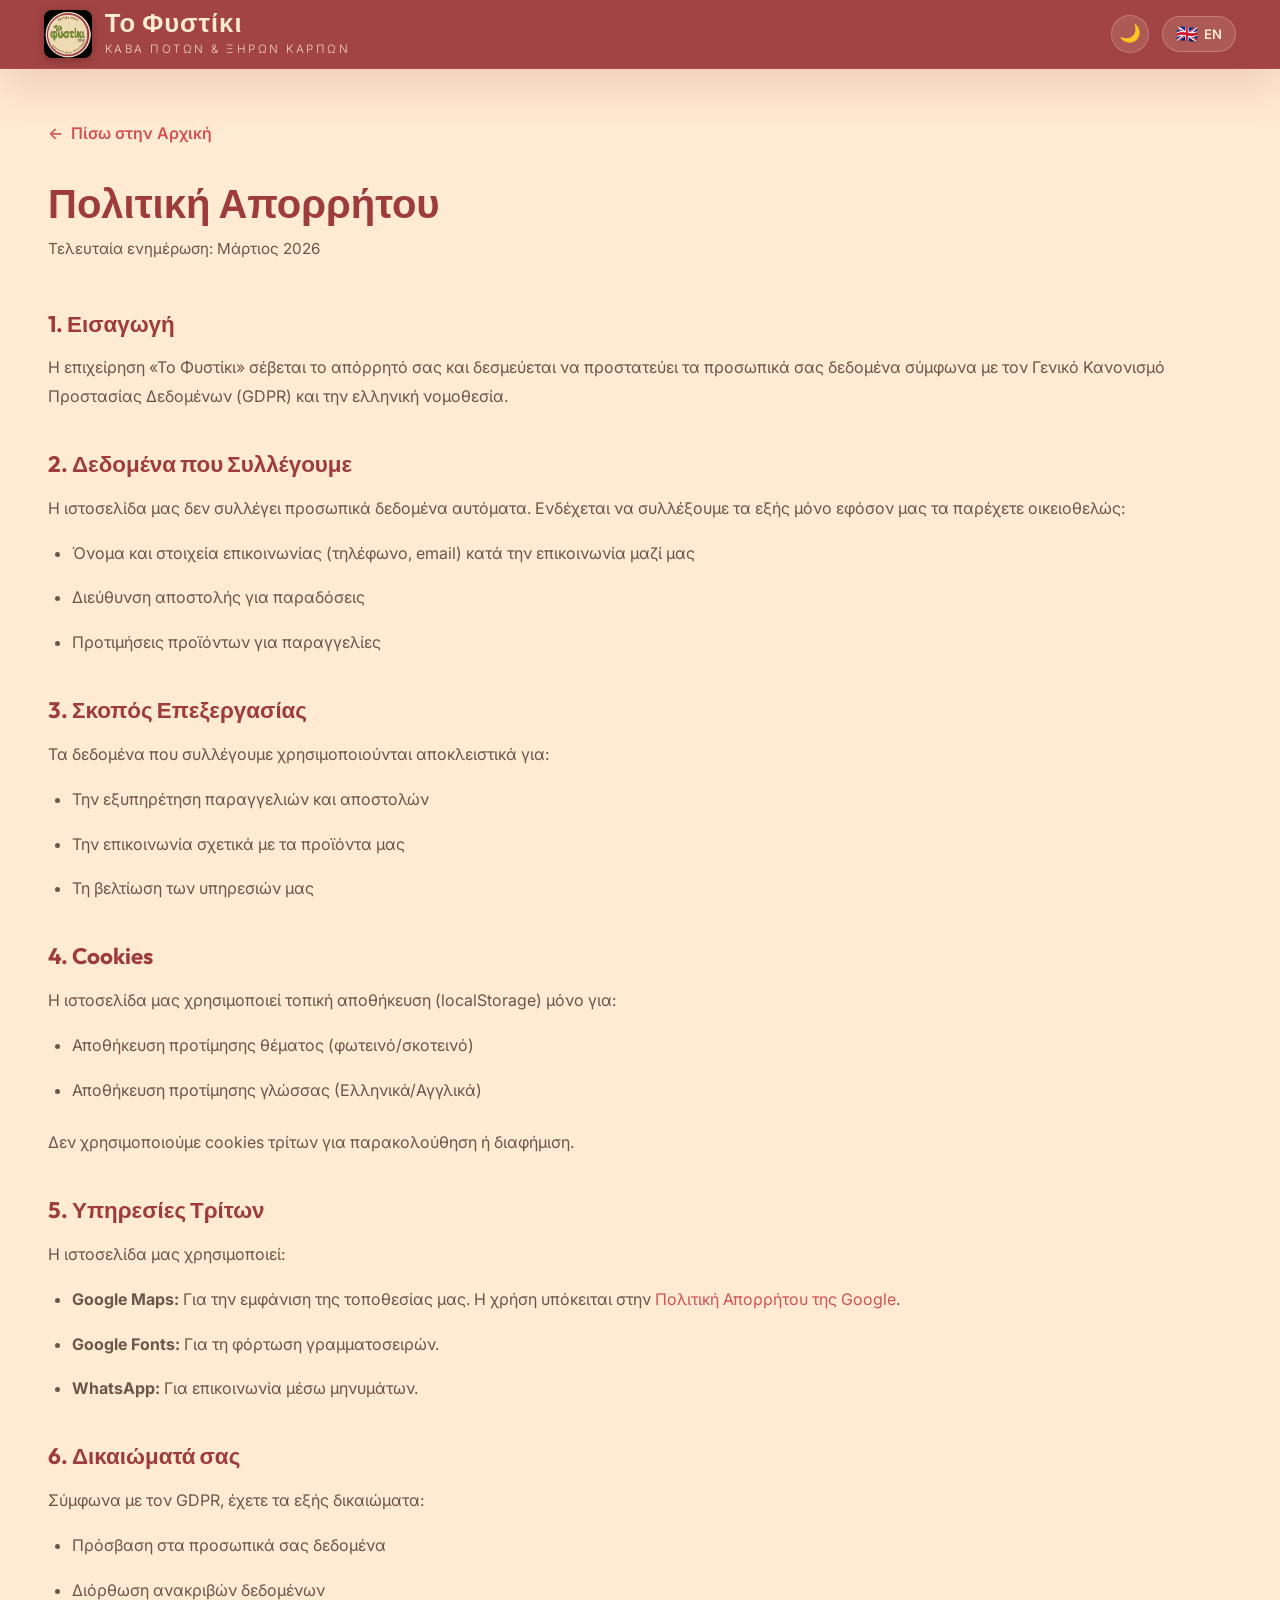
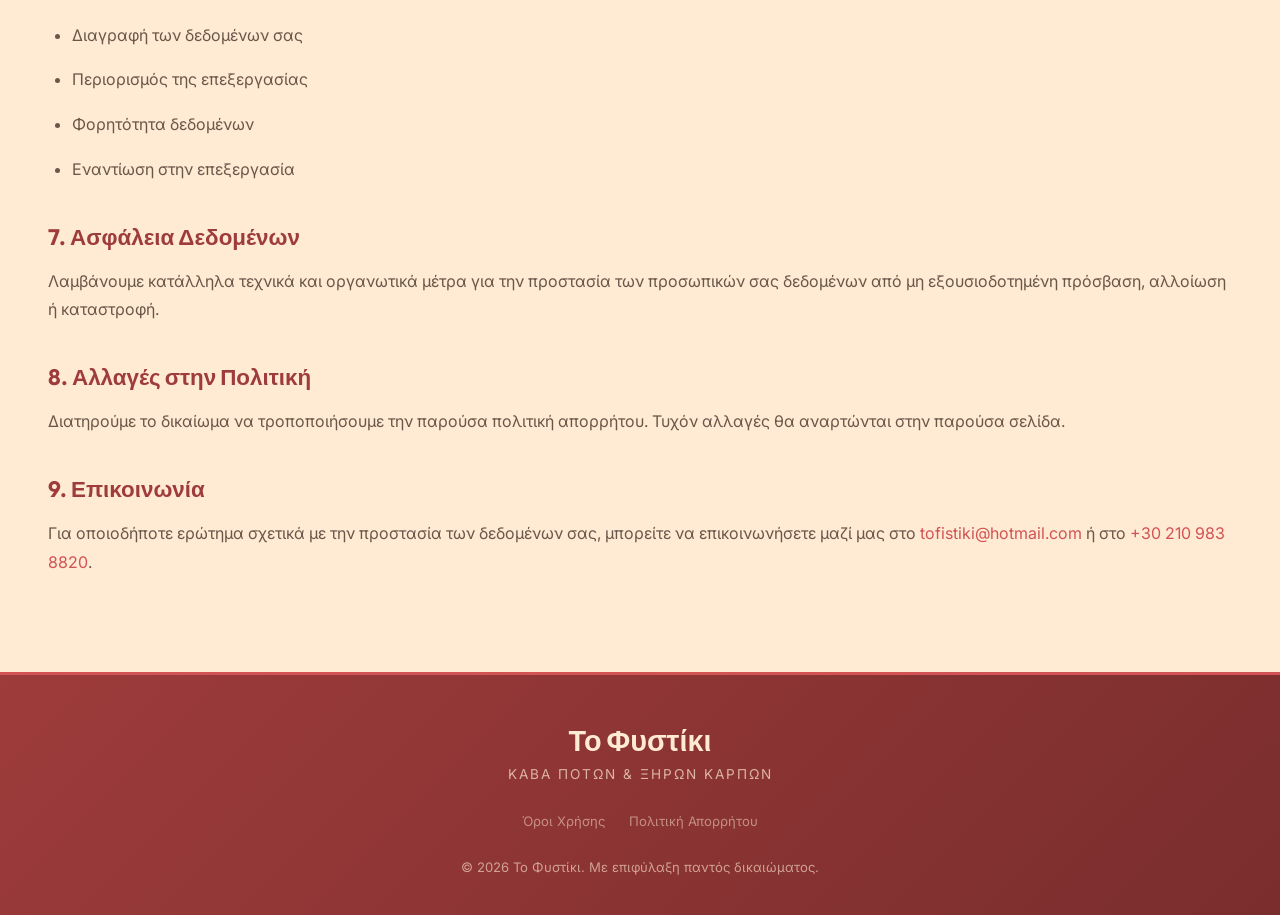
==== privacy.html @ 78f283a5 "first commit" ====
<!doctype html>
<html lang="el" data-theme="light">
	<head>
		<meta charset="UTF-8" />
		<meta name="viewport" content="width=device-width, initial-scale=1.0" />
		<title>Πολιτική Απορρήτου — Το Φυστίκι</title>
		<meta
			name="description"
			content="Πολιτική απορρήτου της ιστοσελίδας Το Φυστίκι — Κάβα Ποτών & Ξηρών Καρπών στον Άλιμο."
		/>
		<link rel="preconnect" href="https://fonts.googleapis.com" />
		<link rel="preconnect" href="https://fonts.gstatic.com" crossorigin />
		<link
			href="https://fonts.googleapis.com/css2?family=Inter:wght@300;400;500;600;700&family=Outfit:wght@400;500;600;700;800&display=swap"
			rel="stylesheet"
		/>
		<link rel="stylesheet" href="styles.css" />
		<style>
			.legal-page {
				padding: 120px 24px 80px;
				min-height: 100vh;
				background: var(--bg-color);
			}
			.legal-page h1 {
				font-size: 2.5rem;
				color: var(--deep-red);
				margin-bottom: 0.5rem;
			}
			.legal-page .legal-subtitle {
				color: var(--text-muted);
				margin-bottom: 3rem;
				font-size: 0.95rem;
			}
			.legal-page h2 {
				font-size: 1.4rem;
				color: var(--deep-red);
				margin: 2.5rem 0 1rem;
			}
			.legal-page p,
			.legal-page li {
				font-size: 1rem;
				color: var(--text-muted);
				line-height: 1.8;
				margin-bottom: 1rem;
			}
			.legal-page ul {
				padding-left: 1.5rem;
				margin-bottom: 1.5rem;
			}
			.legal-page a {
				color: var(--coral);
			}
			.legal-page a:hover {
				color: var(--deep-red);
			}
			.legal-back {
				display: inline-flex;
				align-items: center;
				gap: 0.5rem;
				color: var(--coral);
				font-weight: 600;
				margin-bottom: 2rem;
				transition: var(--transition);
			}
			.legal-back:hover {
				color: var(--deep-red);
				transform: translateX(-4px);
			}
		</style>
	</head>

	<body>
		<!-- Navigation -->
		<nav class="navbar scrolled" id="navbar">
			<div class="container">
				<div class="logo">
					<img
						src="media/logo.png"
						alt="Το Φυστίκι Logo"
						class="logo-img"
					/>
					<div class="logo-text">
						<h1>Το Φυστίκι</h1>
						<p>Κάβα Ποτών & Ξηρών Καρπών</p>
					</div>
				</div>
				<div class="nav-actions">
					<button
						class="theme-toggle"
						id="theme-toggle"
						aria-label="Toggle theme"
						title="Toggle Dark Mode"
					>
						<span class="theme-icon">🌙</span>
					</button>
					<button
						class="lang-toggle"
						id="lang-toggle"
						aria-label="Switch language"
						title="Switch Language"
					>
						<span class="lang-flag">🇬🇧</span>
						<span class="lang-label">EN</span>
					</button>
				</div>
			</div>
		</nav>

		<div class="legal-page">
			<div class="container">
				<a href="index.html" class="legal-back"
					>← <span id="back-text">Πίσω στην Αρχική</span></a
				>

				<h1 id="privacy-title">Πολιτική Απορρήτου</h1>
				<p class="legal-subtitle" id="privacy-updated">
					Τελευταία ενημέρωση: Μάρτιος 2026
				</p>

				<div id="privacy-content-el">
					<h2>1. Εισαγωγή</h2>
					<p>
						Η επιχείρηση «Το Φυστίκι» σέβεται το απόρρητό σας και
						δεσμεύεται να προστατεύει τα προσωπικά σας δεδομένα
						σύμφωνα με τον Γενικό Κανονισμό Προστασίας Δεδομένων
						(GDPR) και την ελληνική νομοθεσία.
					</p>

					<h2>2. Δεδομένα που Συλλέγουμε</h2>
					<p>
						Η ιστοσελίδα μας δεν συλλέγει προσωπικά δεδομένα
						αυτόματα. Ενδέχεται να συλλέξουμε τα εξής μόνο εφόσον
						μας τα παρέχετε οικειοθελώς:
					</p>
					<ul>
						<li>
							Όνομα και στοιχεία επικοινωνίας (τηλέφωνο, email)
							κατά την επικοινωνία μαζί μας
						</li>
						<li>Διεύθυνση αποστολής για παραδόσεις</li>
						<li>Προτιμήσεις προϊόντων για παραγγελίες</li>
					</ul>

					<h2>3. Σκοπός Επεξεργασίας</h2>
					<p>
						Τα δεδομένα που συλλέγουμε χρησιμοποιούνται αποκλειστικά
						για:
					</p>
					<ul>
						<li>Την εξυπηρέτηση παραγγελιών και αποστολών</li>
						<li>Την επικοινωνία σχετικά με τα προϊόντα μας</li>
						<li>Τη βελτίωση των υπηρεσιών μας</li>
					</ul>

					<h2>4. Cookies</h2>
					<p>
						Η ιστοσελίδα μας χρησιμοποιεί τοπική αποθήκευση
						(localStorage) μόνο για:
					</p>
					<ul>
						<li>
							Αποθήκευση προτίμησης θέματος (φωτεινό/σκοτεινό)
						</li>
						<li>
							Αποθήκευση προτίμησης γλώσσας (Ελληνικά/Αγγλικά)
						</li>
					</ul>
					<p>
						Δεν χρησιμοποιούμε cookies τρίτων για παρακολούθηση ή
						διαφήμιση.
					</p>

					<h2>5. Υπηρεσίες Τρίτων</h2>
					<p>Η ιστοσελίδα μας χρησιμοποιεί:</p>
					<ul>
						<li>
							<strong>Google Maps:</strong> Για την εμφάνιση της
							τοποθεσίας μας. Η χρήση υπόκειται στην
							<a
								href="https://policies.google.com/privacy"
								target="_blank"
								rel="noopener noreferrer"
								>Πολιτική Απορρήτου της Google</a
							>.
						</li>
						<li>
							<strong>Google Fonts:</strong> Για τη φόρτωση
							γραμματοσειρών.
						</li>
						<li>
							<strong>WhatsApp:</strong> Για επικοινωνία μέσω
							μηνυμάτων.
						</li>
					</ul>

					<h2>6. Δικαιώματά σας</h2>
					<p>Σύμφωνα με τον GDPR, έχετε τα εξής δικαιώματα:</p>
					<ul>
						<li>Πρόσβαση στα προσωπικά σας δεδομένα</li>
						<li>Διόρθωση ανακριβών δεδομένων</li>
						<li>Διαγραφή των δεδομένων σας</li>
						<li>Περιορισμός της επεξεργασίας</li>
						<li>Φορητότητα δεδομένων</li>
						<li>Εναντίωση στην επεξεργασία</li>
					</ul>

					<h2>7. Ασφάλεια Δεδομένων</h2>
					<p>
						Λαμβάνουμε κατάλληλα τεχνικά και οργανωτικά μέτρα για
						την προστασία των προσωπικών σας δεδομένων από μη
						εξουσιοδοτημένη πρόσβαση, αλλοίωση ή καταστροφή.
					</p>

					<h2>8. Αλλαγές στην Πολιτική</h2>
					<p>
						Διατηρούμε το δικαίωμα να τροποποιήσουμε την παρούσα
						πολιτική απορρήτου. Τυχόν αλλαγές θα αναρτώνται στην
						παρούσα σελίδα.
					</p>

					<h2>9. Επικοινωνία</h2>
					<p>
						Για οποιοδήποτε ερώτημα σχετικά με την προστασία των
						δεδομένων σας, μπορείτε να επικοινωνήσετε μαζί μας στο
						<a href="mailto:tofistiki@hotmail.com"
							>tofistiki@hotmail.com</a
						>
						ή στο <a href="tel:+302109838820">+30 210 983 8820</a>.
					</p>
				</div>

				<div id="privacy-content-en" style="display: none">
					<h2>1. Introduction</h2>
					<p>
						"To Fistiki" respects your privacy and is committed to
						protecting your personal data in accordance with the
						General Data Protection Regulation (GDPR) and Greek
						legislation.
					</p>

					<h2>2. Data We Collect</h2>
					<p>
						Our website does not automatically collect personal
						data. We may collect the following only if you provide
						them voluntarily:
					</p>
					<ul>
						<li>
							Name and contact details (phone, email) when
							communicating with us
						</li>
						<li>Delivery address for shipments</li>
						<li>Product preferences for orders</li>
					</ul>

					<h2>3. Purpose of Processing</h2>
					<p>The data we collect is used exclusively for:</p>
					<ul>
						<li>Fulfilling orders and deliveries</li>
						<li>Communication regarding our products</li>
						<li>Improving our services</li>
					</ul>

					<h2>4. Cookies</h2>
					<p>
						Our website uses local storage (localStorage) only for:
					</p>
					<ul>
						<li>Saving theme preference (light/dark)</li>
						<li>Saving language preference (Greek/English)</li>
					</ul>
					<p>
						We do not use third-party cookies for tracking or
						advertising.
					</p>

					<h2>5. Third-Party Services</h2>
					<p>Our website uses:</p>
					<ul>
						<li>
							<strong>Google Maps:</strong> To display our
							location. Use is subject to
							<a
								href="https://policies.google.com/privacy"
								target="_blank"
								rel="noopener noreferrer"
								>Google's Privacy Policy</a
							>.
						</li>
						<li>
							<strong>Google Fonts:</strong> For loading
							typefaces.
						</li>
						<li>
							<strong>WhatsApp:</strong> For messaging
							communication.
						</li>
					</ul>

					<h2>6. Your Rights</h2>
					<p>Under the GDPR, you have the following rights:</p>
					<ul>
						<li>Access to your personal data</li>
						<li>Rectification of inaccurate data</li>
						<li>Erasure of your data</li>
						<li>Restriction of processing</li>
						<li>Data portability</li>
						<li>Objection to processing</li>
					</ul>

					<h2>7. Data Security</h2>
					<p>
						We take appropriate technical and organizational
						measures to protect your personal data from unauthorized
						access, alteration, or destruction.
					</p>

					<h2>8. Changes to This Policy</h2>
					<p>
						We reserve the right to modify this privacy policy. Any
						changes will be posted on this page.
					</p>

					<h2>9. Contact</h2>
					<p>
						For any questions regarding the protection of your data,
						you can contact us at
						<a href="mailto:tofistiki@hotmail.com"
							>tofistiki@hotmail.com</a
						>
						or at <a href="tel:+302109838820">+30 210 983 8820</a>.
					</p>
				</div>
			</div>
		</div>

		<!-- Footer -->
		<footer>
			<div class="container">
				<div class="footer-content">
					<div class="footer-logo">
						<h3>Το Φυστίκι</h3>
						<p>Κάβα Ποτών & Ξηρών Καρπών</p>
					</div>
					<div class="footer-legal">
						<a href="terms.html" id="footer-terms-link"
							>Όροι Χρήσης</a
						>
						<a href="privacy.html" id="footer-privacy-link"
							>Πολιτική Απορρήτου</a
						>
					</div>
					<p class="footer-copy">
						&copy; <span id="footer-year">2026</span> Το Φυστίκι.
						<span id="footer-rights"
							>Με επιφύλαξη παντός δικαιώματος.</span
						>
					</p>
				</div>
			</div>
		</footer>

		<script>
			// Theme
			let currentTheme =
				localStorage.getItem("tofistiki_theme") || "light";
			function setTheme(theme) {
				currentTheme = theme;
				localStorage.setItem("tofistiki_theme", theme);
				document.documentElement.setAttribute("data-theme", theme);
				const themeIcon = document.querySelector(".theme-icon");
				if (themeIcon)
					themeIcon.textContent = theme === "dark" ? "☀️" : "🌙";
			}
			document
				.getElementById("theme-toggle")
				?.addEventListener("click", () => {
					setTheme(currentTheme === "light" ? "dark" : "light");
				});
			setTheme(currentTheme);

			// Language
			let currentLang = localStorage.getItem("tofistiki_lang") || "el";
			function setLang(lang) {
				currentLang = lang;
				localStorage.setItem("tofistiki_lang", lang);
				document.documentElement.lang = lang;
				const toggle = document.getElementById("lang-toggle");
				const flag = toggle?.querySelector(".lang-flag");
				const label = toggle?.querySelector(".lang-label");
				if (lang === "el") {
					flag.textContent = "🇬🇧";
					label.textContent = "EN";
					document.getElementById("privacy-title").textContent =
						"Πολιτική Απορρήτου";
					document.getElementById("privacy-updated").textContent =
						"Τελευταία ενημέρωση: Μάρτιος 2026";
					document.getElementById("back-text").textContent =
						"Πίσω στην Αρχική";
					document.getElementById(
						"privacy-content-el",
					).style.display = "";
					document.getElementById(
						"privacy-content-en",
					).style.display = "none";
					document.getElementById("footer-terms-link").textContent =
						"Όροι Χρήσης";
					document.getElementById("footer-privacy-link").textContent =
						"Πολιτική Απορρήτου";
					document.getElementById("footer-rights").textContent =
						"Με επιφύλαξη παντός δικαιώματος.";
					document.title = "Πολιτική Απορρήτου — Το Φυστίκι";
				} else {
					flag.textContent = "🇬🇷";
					label.textContent = "ΕΛ";
					document.getElementById("privacy-title").textContent =
						"Privacy Policy";
					document.getElementById("privacy-updated").textContent =
						"Last updated: March 2026";
					document.getElementById("back-text").textContent =
						"Back to Home";
					document.getElementById(
						"privacy-content-el",
					).style.display = "none";
					document.getElementById(
						"privacy-content-en",
					).style.display = "";
					document.getElementById("footer-terms-link").textContent =
						"Terms of Service";
					document.getElementById("footer-privacy-link").textContent =
						"Privacy Policy";
					document.getElementById("footer-rights").textContent =
						"All rights reserved.";
					document.title = "Privacy Policy — To Fistiki";
				}
			}
			document
				.getElementById("lang-toggle")
				?.addEventListener("click", () => {
					setLang(currentLang === "el" ? "en" : "el");
				});
			setLang(currentLang);

			document.getElementById("footer-year").textContent =
				new Date().getFullYear();
		</script>
	</body>
</html>
---- styles.css ----
/* ===== RESET & VARIABLES ===== */
*,
*::before,
*::after {
	margin: 0;
	padding: 0;
	box-sizing: border-box;
}

:root {
	/* Light Theme (Default) */
	--cream: #ffead3;
	--deep-red: #9e3b3b;
	--coral: #d25353;
	--soft-pink: #ea7b7b;
	--dark: #2c1810;
	--white: #ffffff;
	--cream-dark: #f5dcc0;
	--shadow-sm: 0 2px 8px rgba(158, 59, 59, 0.08);
	--shadow-md: 0 8px 24px rgba(158, 59, 59, 0.12);
	--shadow-lg: 0 16px 48px rgba(158, 59, 59, 0.18);
	--shadow-xl: 0 24px 64px rgba(158, 59, 59, 0.22);

	/* Semantic Colors */
	--bg-color: var(--cream);
	--bg-alt: var(--cream-dark);
	--text-color: var(--dark);
	--text-muted: rgba(44, 24, 16, 0.7);
	--card-bg: var(--white);
	--card-border: rgba(158, 59, 59, 0.05);
	--nav-bg: rgba(158, 59, 59, 0.95);

	--radius-sm: 8px;
	--radius-md: 16px;
	--radius-lg: 24px;
	--radius-xl: 32px;
	--transition: 0.35s cubic-bezier(0.4, 0, 0.2, 1);
}

[data-theme="dark"] {
	/* Dark Theme */
	--bg-color: #1a0f0f;
	--bg-alt: #241414;
	--text-color: #f5dcc0;
	--text-muted: rgba(245, 220, 192, 0.7);
	--card-bg: #2a1818;
	--card-border: rgba(220, 100, 100, 0.15);
	--nav-bg: rgba(26, 15, 15, 0.95);

	--cream: #1a0f0f;
	--deep-red: #ea7b7b;
	--coral: #d25353;
	--shadow-sm: 0 4px 12px rgba(0, 0, 0, 0.4);
	--shadow-md: 0 8px 24px rgba(0, 0, 0, 0.5);
	--shadow-lg: 0 16px 48px rgba(0, 0, 0, 0.6);
	--shadow-xl: 0 24px 64px rgba(0, 0, 0, 0.8);
}

html {
	scroll-behavior: smooth;
	scroll-padding-top: 80px;
}

body {
	font-family:
		"Inter",
		-apple-system,
		BlinkMacSystemFont,
		sans-serif;
	color: var(--text-color);
	background-color: var(--bg-color);
	line-height: 1.7;
	overflow-x: hidden;
	-webkit-font-smoothing: antialiased;
	transition:
		background-color 0.4s ease,
		color 0.4s ease;
}

h1,
h2,
h3,
h4,
h5,
h6 {
	font-family: "Outfit", sans-serif;
	line-height: 1.2;
}

.container {
	max-width: 1240px;
	margin: 0 auto;
	padding: 0 24px;
}

img {
	max-width: 100%;
	display: block;
}

a {
	text-decoration: none;
	color: inherit;
}

/* ===== NAVIGATION ===== */
.navbar {
	position: fixed;
	top: 0;
	left: 0;
	right: 0;
	z-index: 1000;
	padding: 0.8rem 0;
	background: var(--nav-bg);
	backdrop-filter: blur(20px);
	-webkit-backdrop-filter: blur(20px);
	border-bottom: 1px solid rgba(234, 123, 123, 0.15);
	transition: var(--transition);
}

[data-theme="dark"] .navbar {
	border-bottom: 1px solid rgba(255, 255, 255, 0.05);
}

.navbar.scrolled {
	padding: 0.5rem 0;
	box-shadow: var(--shadow-lg);
}

.navbar .container {
	display: flex;
	justify-content: space-between;
	align-items: center;
}

.logo {
	display: flex;
	align-items: center;
	gap: 0.8rem;
	color: #ffead3;
	/* Logo always light cream */
	cursor: pointer;
	transition: var(--transition);
}

.logo:hover {
	transform: scale(1.02);
}

.logo-img {
	width: 48px;
	height: 48px;
	border-radius: var(--radius-sm);
	box-shadow: 0 2px 10px rgba(0, 0, 0, 0.25);
	transition: var(--transition);
}

.logo-text h1 {
	font-size: 1.6rem;
	font-weight: 700;
	letter-spacing: 1px;
	margin-bottom: 0.1rem;
}

.logo-text p {
	font-size: 0.72rem;
	letter-spacing: 2.5px;
	opacity: 0.85;
	text-transform: uppercase;
	font-weight: 300;
}

.nav-menu {
	display: flex;
	list-style: none;
	gap: 2rem;
}

.nav-link {
	color: #ffead3;
	/* Always light */
	font-size: 0.92rem;
	font-weight: 500;
	position: relative;
	padding: 0.4rem 0;
	transition: var(--transition);
	letter-spacing: 0.3px;
}

.nav-link::after {
	content: "";
	position: absolute;
	bottom: 0;
	left: 50%;
	transform: translateX(-50%);
	width: 0;
	height: 2px;
	background: linear-gradient(90deg, #ea7b7b, #d25353);
	/* Always hardcoded to pink/coral */
	border-radius: 1px;
	transition: width 0.3s ease;
}

.nav-link:hover::after,
.nav-link.active::after {
	width: 100%;
}

.nav-link:hover {
	color: #ea7b7b;
}

.nav-actions {
	display: flex;
	align-items: center;
	gap: 0.8rem;
}

.theme-toggle,
.lang-toggle {
	display: flex;
	align-items: center;
	justify-content: center;
	background: rgba(255, 234, 211, 0.12);
	border: 1px solid rgba(255, 234, 211, 0.25);
	color: #ffead3;
	border-radius: 50px;
	cursor: pointer;
	transition: var(--transition);
}

.theme-toggle {
	width: 38px;
	height: 38px;
	font-size: 1.1rem;
}

.lang-toggle {
	padding: 0.4rem 0.8rem;
	gap: 0.4rem;
	font-size: 0.82rem;
	font-weight: 600;
	font-family: "Inter", sans-serif;
}

.theme-toggle:hover,
.lang-toggle:hover {
	background: rgba(255, 234, 211, 0.22);
	border-color: rgba(255, 234, 211, 0.4);
	transform: translateY(-1px);
}

.lang-flag {
	font-size: 1.1rem;
}

.hamburger {
	display: none;
	flex-direction: column;
	cursor: pointer;
	gap: 5px;
	padding: 4px;
	background: transparent;
	border: none;
}

.hamburger span {
	width: 24px;
	height: 2.5px;
	background: #ffead3;
	border-radius: 2px;
	transition: var(--transition);
	transform-origin: center;
}

.hamburger.active span:nth-child(1) {
	transform: rotate(45deg) translate(5px, 5px);
}

.hamburger.active span:nth-child(2) {
	opacity: 0;
	transform: scaleX(0);
}

.hamburger.active span:nth-child(3) {
	transform: rotate(-45deg) translate(6px, -6px);
}

/* ===== HERO SECTION ===== */
.hero {
	min-height: 100vh;
	display: flex;
	align-items: center;
	justify-content: center;
	position: relative;
	overflow: hidden;
	padding: 120px 24px 60px;
	cursor: none;
	/* For custom glow cursor */
}

.hero-cursor {
	width: 400px;
	height: 400px;
	background: radial-gradient(
		circle,
		rgba(234, 123, 123, 0.15) 0%,
		transparent 60%
	);
	position: absolute;
	border-radius: 50%;
	pointer-events: none;
	transform: translate(-50%, -50%);
	z-index: 2;
	transition: opacity 0.3s ease;
	opacity: 0;
}

.hero:hover .hero-cursor {
	opacity: 1;
}

.hero-bg {
	position: absolute;
	inset: 0;
	background: linear-gradient(
		135deg,
		#9e3b3b 0%,
		#7a2d2d 30%,
		#d25353 60%,
		#9e3b3b 100%
	);
	z-index: 0;
}

[data-theme="dark"] .hero-bg {
	background: linear-gradient(
		135deg,
		#3a1515 0%,
		#200a0a 30%,
		#5c2020 60%,
		#3a1515 100%
	);
}

.hero-bg::before {
	content: "";
	position: absolute;
	inset: 0;
	background:
		radial-gradient(
			ellipse at 20% 50%,
			rgba(234, 123, 123, 0.3) 0%,
			transparent 60%
		),
		radial-gradient(
			ellipse at 80% 20%,
			rgba(210, 83, 83, 0.25) 0%,
			transparent 50%
		),
		radial-gradient(
			ellipse at 50% 80%,
			rgba(158, 59, 59, 0.2) 0%,
			transparent 60%
		);
	animation: heroGlow 8s ease-in-out infinite alternate;
}

.hero-bg::after {
	content: "";
	position: absolute;
	inset: 0;
	background-image:
		radial-gradient(
			circle at 25% 25%,
			rgba(255, 234, 211, 0.04) 1px,
			transparent 1px
		),
		radial-gradient(
			circle at 75% 75%,
			rgba(255, 234, 211, 0.03) 1px,
			transparent 1px
		);
	background-size:
		60px 60px,
		40px 40px;
}

.hero-overlay {
	position: absolute;
	inset: 0;
	background: linear-gradient(
		180deg,
		rgba(44, 24, 16, 0.15) 0%,
		rgba(44, 24, 16, 0.05) 50%,
		rgba(44, 24, 16, 0.3) 100%
	);
	z-index: 1;
}

.hero-content {
	position: relative;
	z-index: 10;
	text-align: center;
	max-width: 880px;
	margin: 0 auto;
}

.hero-title {
	color: #ffead3;
	margin-bottom: 1.5rem;
}

.hero-title .line {
	display: block;
	font-size: 4rem;
	font-weight: 800;
	letter-spacing: -1px;
	text-shadow: 2px 4px 12px rgba(0, 0, 0, 0.2);
}

.hero-title .line.accent {
	background: linear-gradient(135deg, #ffead3, #ea7b7b);
	-webkit-background-clip: text;
	-webkit-text-fill-color: transparent;
	background-clip: text;
}

.hero-subtitle {
	color: rgba(255, 234, 211, 0.9);
	font-size: 1.15rem;
	max-width: 600px;
	margin: 0 auto 2.5rem;
	line-height: 1.8;
	font-weight: 300;
}

.hero-cta {
	display: flex;
	gap: 1rem;
	justify-content: center;
	flex-wrap: wrap;
	margin-bottom: 1rem;
}

.btn {
	display: inline-flex;
	align-items: center;
	padding: 0.9rem 2rem;
	border-radius: var(--radius-xl);
	font-size: 0.95rem;
	font-weight: 600;
	cursor: pointer;
	transition: var(--transition);
	border: none;
	font-family: "Inter", sans-serif;
	letter-spacing: 0.3px;
	position: relative;
	overflow: hidden;
}

.btn-primary {
	background: linear-gradient(135deg, #ffead3 0%, #f5dcc0 100%);
	color: #9e3b3b;
	box-shadow: 0 4px 20px rgba(255, 234, 211, 0.35);
}

[data-theme="dark"] .btn-primary {
	background: linear-gradient(135deg, var(--coral), var(--deep-red));
	color: var(--bg-color);
	box-shadow: 0 4px 20px rgba(210, 83, 83, 0.35);
}

.btn-primary:hover {
	transform: translateY(-3px);
	box-shadow: 0 8px 30px rgba(255, 234, 211, 0.5);
}

.btn-outline {
	background: transparent;
	color: #ffead3;
	border: 2px solid rgba(255, 234, 211, 0.4);
}

.btn-outline:hover {
	background: rgba(255, 234, 211, 0.1);
	border-color: #ffead3;
	transform: translateY(-3px);
}

/* Hero Marquee */
.hero-marquee {
	width: 100vw;
	margin-top: 2rem;
	margin-left: calc(-50vw + 50%);
	padding: 1.5rem 0;
	background: linear-gradient(
		90deg,
		transparent,
		rgba(44, 24, 16, 0.3),
		transparent
	);
	overflow: hidden;
	white-space: nowrap;
	border-top: 1px solid rgba(255, 234, 211, 0.1);
	border-bottom: 1px solid rgba(255, 234, 211, 0.1);
}

.marquee-content {
	display: inline-block;
	animation: scroll 30s linear infinite;
	color: #ffead3;
	font-size: 1.1rem;
	font-weight: 500;
	letter-spacing: 2px;
	text-transform: uppercase;
}

.marquee-content span {
	display: inline-block;
	padding: 0 1rem;
}

.marquee-content .dot {
	color: #ea7b7b;
	font-weight: bold;
}

@keyframes scroll {
	0% {
		transform: translateX(0);
	}
	100% {
		transform: translateX(-50%);
	}
}

/* WhatsApp Button */
.whatsapp-btn {
	position: fixed;
	bottom: 20px;
	right: 20px;
	background-color: #25d366;
	color: white;
	border-radius: 50%;
	width: 60px;
	height: 60px;
	display: flex;
	align-items: center;
	justify-content: center;
	font-size: 2rem;
	box-shadow: 0 4px 12px rgba(0, 0, 0, 0.2);
	z-index: 1000;
	transition: transform 0.3s ease;
}

.whatsapp-btn:hover {
	transform: scale(1.1);
}

/* Hero scroll indicator */
.hero-scroll {
	position: absolute;
	bottom: 2rem;
	left: 50%;
	transform: translateX(-50%);
	z-index: 10;
	animation: scrollBounce 2s ease-in-out infinite;
}

.mouse {
	width: 26px;
	height: 40px;
	border: 2px solid rgba(255, 234, 211, 0.4);
	border-radius: 20px;
	display: flex;
	justify-content: center;
	padding-top: 8px;
}

.wheel {
	width: 4px;
	height: 8px;
	background: #ffead3;
	border-radius: 4px;
	animation: wheelScroll 1.5s ease-in-out infinite;
}

/* ===== SECTION HEADERS ===== */
.section-header {
	text-align: center;
	margin-bottom: 3.5rem;
}

.section-tag {
	display: inline-block;
	font-size: 0.82rem;
	font-weight: 600;
	letter-spacing: 3px;
	text-transform: uppercase;
	color: var(--coral);
	margin-bottom: 0.8rem;
}

.section-title {
	font-size: 2.8rem;
	font-weight: 700;
	color: var(--deep-red);
	margin-bottom: 1rem;
	letter-spacing: -0.5px;
}

.title-decoration {
	width: 60px;
	height: 4px;
	background: linear-gradient(90deg, var(--coral), var(--soft-pink));
	border-radius: 2px;
	margin: 0 auto;
}

.section-desc {
	font-size: 1.1rem;
	color: var(--text-muted);
	max-width: 560px;
	margin: 1.5rem auto 0;
	font-style: italic;
}

/* ===== ABOUT SECTION ===== */
.about {
	padding: 7rem 0;
	background: linear-gradient(
		180deg,
		var(--bg-color) 0%,
		var(--bg-alt) 50%,
		var(--bg-color) 100%
	);
}

.about-grid {
	display: grid;
	grid-template-columns: 1fr 1fr;
	gap: 4rem;
	align-items: start;
}

.about-text p {
	font-size: 1.05rem;
	margin-bottom: 1.5rem;
	color: var(--text-muted);
	line-height: 1.9;
}

.about-delivery {
	display: flex;
	align-items: flex-start;
	gap: 1rem;
	background: linear-gradient(
		135deg,
		rgba(210, 83, 83, 0.08),
		rgba(234, 123, 123, 0.05)
	);
	border: 1px solid var(--card-border);
	border-radius: var(--radius-md);
	padding: 1.5rem;
	margin-top: 1.5rem;
}

[data-theme="dark"] .about-delivery {
	background: rgba(210, 83, 83, 0.1);
}

.delivery-icon {
	font-size: 2rem;
	flex-shrink: 0;
}

.about-delivery p {
	margin: 0;
	font-size: 0.95rem;
	color: var(--text-color);
}

.about-features {
	display: grid;
	grid-template-columns: 1fr 1fr;
	gap: 1.2rem;
}

.feature-card {
	background: var(--card-bg);
	padding: 2rem 1.5rem;
	border-radius: var(--radius-md);
	box-shadow: var(--shadow-sm);
	text-align: center;
	transition: var(--transition);
	border: 1px solid var(--card-border);
	position: relative;
	overflow: hidden;
}

.feature-card::before {
	content: "";
	position: absolute;
	top: 0;
	left: 0;
	right: 0;
	height: 3px;
	background: linear-gradient(
		90deg,
		var(--deep-red),
		var(--coral),
		var(--soft-pink)
	);
	transform: scaleX(0);
	transition: transform 0.4s ease;
	transform-origin: left;
}

.feature-card:hover::before {
	transform: scaleX(1);
}

.feature-card:hover {
	transform: translateY(-8px);
	box-shadow: var(--shadow-lg);
}

.feature-icon {
	font-size: 2.5rem;
	margin-bottom: 0.8rem;
	display: block;
}

.feature-card h3 {
	font-size: 1.1rem;
	color: var(--deep-red);
	margin-bottom: 0.5rem;
	font-weight: 600;
}

.feature-card p {
	font-size: 0.88rem;
	color: var(--text-muted);
	line-height: 1.6;
}

/* ===== PRODUCTS SECTION ===== */
.products {
	padding: 7rem 0;
	background: var(--bg-color);
}

.products-grid {
	display: grid;
	grid-template-columns: repeat(3, 1fr);
	gap: 2rem;
}

.product-card {
	background: var(--card-bg);
	border-radius: var(--radius-lg);
	overflow: hidden;
	box-shadow: var(--shadow-sm);
	transition: var(--transition);
	border: 1px solid var(--card-border);
}

.product-card:hover {
	transform: translateY(-12px);
	box-shadow: var(--shadow-xl);
}

.product-image {
	position: relative;
	overflow: hidden;
	height: 280px;
}

.product-image img {
	width: 100%;
	height: 100%;
	object-fit: cover;
	transition: transform 0.6s ease;
}

.product-card:hover .product-image img {
	transform: scale(1.1);
}

.product-overlay {
	position: absolute;
	inset: 0;
	background: linear-gradient(
		180deg,
		transparent 0%,
		rgba(26, 15, 15, 0.85) 100%
	);
	display: flex;
	align-items: flex-end;
	padding: 1.5rem;
	opacity: 0;
	transition: opacity 0.4s ease;
}

.product-card:hover .product-overlay {
	opacity: 1;
}

.product-category {
	color: #ffead3;
	font-size: 0.82rem;
	font-weight: 600;
	letter-spacing: 2px;
	text-transform: uppercase;
	background: rgba(255, 234, 211, 0.15);
	padding: 0.4rem 1rem;
	border-radius: 50px;
	backdrop-filter: blur(6px);
}

.product-info {
	padding: 1.5rem;
	text-align: center;
}

.product-info h3 {
	font-size: 1.15rem;
	color: var(--deep-red);
	margin-bottom: 0.4rem;
	font-weight: 600;
}

.product-info p {
	color: var(--text-muted);
	font-size: 0.88rem;
	margin-bottom: 0.8rem;
	line-height: 1.5;
}

.price {
	display: inline-block;
	font-size: 1.1rem;
	font-weight: 700;
	color: var(--coral);
	font-family: "Outfit", sans-serif;
}

/* ===== PHOTO GALLERY (NEW) ===== */
.photo-gallery {
	padding: 7rem 0;
	background: linear-gradient(180deg, var(--bg-alt) 0%, var(--bg-color) 100%);
}

.gallery-masonry {
	display: grid;
	grid-template-columns: repeat(auto-fit, minmax(300px, 1fr));
	grid-auto-rows: 250px;
	grid-auto-flow: dense;
	gap: 1.5rem;
}

.gallery-item {
	border-radius: var(--radius-lg);
	overflow: hidden;
	box-shadow: var(--shadow-sm);
	transition: var(--transition);
}

.gallery-item:nth-child(1) {
	grid-column: span 2;
	grid-row: span 2;
}

.gallery-item:nth-child(2) {
	grid-row: span 2;
}

.gallery-item:nth-child(4) {
	grid-row: span 2;
}

.gallery-item:nth-child(5) {
	grid-column: span 2;
}

@media (max-width: 768px) {
	.gallery-item:nth-child(1),
	.gallery-item:nth-child(5) {
		grid-column: span 1;
	}
}

.gallery-item img {
	width: 100%;
	height: 100%;
	object-fit: cover;
	transition: transform 0.6s ease;
}

.gallery-item:hover {
	transform: scale(1.02);
	box-shadow: var(--shadow-xl);
	z-index: 2;
}

.gallery-item:hover img {
	transform: scale(1.1);
}

/* ===== TESTIMONIALS (NEW) ===== */
.testimonials {
	padding: 7rem 0;
	background: var(--bg-color);
	position: relative;
	overflow: hidden;
}

.testimonials::before {
	content: "";
	position: absolute;
	top: -50%;
	left: -50%;
	width: 100%;
	height: 100%;
	background: radial-gradient(
		circle,
		rgba(210, 83, 83, 0.05) 0%,
		transparent 60%
	);
	pointer-events: none;
}

.testimonials-grid {
	display: grid;
	grid-template-columns: repeat(3, 1fr);
	gap: 2rem;
	position: relative;
	z-index: 1;
}

.testimonial-card {
	background: var(--card-bg);
	border-radius: var(--radius-lg);
	padding: 2.5rem 2rem;
	box-shadow: var(--shadow-md);
	border: 1px solid var(--card-border);
	position: relative;
	transition: var(--transition);
}

.testimonial-card:hover {
	transform: translateY(-8px);
	box-shadow: var(--shadow-xl);
}

.quote-icon {
	font-size: 4rem;
	font-family: Georgia, serif;
	color: var(--coral);
	opacity: 0.2;
	position: absolute;
	top: 10px;
	right: 20px;
	line-height: 1;
}

.test-text {
	font-size: 1.05rem;
	color: var(--text-color);
	font-style: italic;
	margin-bottom: 2rem;
	line-height: 1.8;
	position: relative;
	z-index: 2;
}

.test-author {
	display: flex;
	align-items: center;
	gap: 1rem;
}

.avatar {
	width: 50px;
	height: 50px;
	border-radius: 50%;
	background: linear-gradient(135deg, var(--coral), var(--soft-pink));
	color: var(--white);
	display: flex;
	align-items: center;
	justify-content: center;
	font-weight: 700;
	font-size: 1.1rem;
	overflow: hidden;
}

.avatar-img {
	width: 100%;
	height: 100%;
	object-fit: cover;
	border-radius: 50%;
}

.local-guide {
	display: inline-block;
	font-size: 0.7rem;
	color: var(--text-muted);
	font-weight: 500;
	margin-top: 0.1rem;
}

.author-info strong {
	display: block;
	color: var(--deep-red);
	font-size: 1rem;
}

.stars {
	color: #ffb800;
	font-size: 0.9rem;
	letter-spacing: 2px;
}

.google-badge {
	display: inline-flex;
	align-items: center;
	gap: 0.4rem;
	font-size: 0.75rem;
	color: var(--text-muted);
	margin-bottom: 0.8rem;
	font-weight: 500;
}

.review-time {
	display: block;
	font-size: 0.78rem;
	color: var(--text-muted);
	margin-top: 0.2rem;
}

/* ===== GIFT BASKETS ===== */
.gift-baskets {
	padding: 7rem 0;
	background: linear-gradient(180deg, var(--bg-alt) 0%, var(--bg-color) 100%);
}

.baskets-gallery {
	display: grid;
	grid-template-columns: repeat(3, 1fr);
	gap: 1.5rem;
}

.basket-item {
	position: relative;
	overflow: hidden;
	border-radius: var(--radius-lg);
	aspect-ratio: 1 / 1;
	cursor: pointer;
	box-shadow: var(--shadow-md);
	transition: var(--transition);
}

.basket-item:hover {
	transform: translateY(-8px) scale(1.02);
	box-shadow: var(--shadow-xl);
}

.basket-item img {
	width: 100%;
	height: 100%;
	object-fit: cover;
	transition: transform 0.5s ease;
}

.basket-item:hover img {
	transform: scale(1.12);
}

.basket-overlay {
	position: absolute;
	inset: 0;
	background: linear-gradient(
		180deg,
		transparent 30%,
		rgba(26, 15, 15, 0.9) 100%
	);
	display: flex;
	align-items: flex-end;
	padding: 1.5rem;
	opacity: 0;
	transition: opacity 0.4s ease;
}

.basket-item:hover .basket-overlay {
	opacity: 1;
}

.basket-overlay h4 {
	color: #ffead3;
	font-size: 1.1rem;
	font-weight: 600;
	letter-spacing: 0.5px;
}

/* ===== CONTACT SECTION ===== */
.contact {
	padding: 7rem 0;
	background: var(--bg-color);
}

.contact-grid {
	display: grid;
	grid-template-columns: 1fr 1.2fr;
	gap: 3rem;
	align-items: start;
}

.contact-info {
	display: flex;
	flex-direction: column;
	gap: 1.5rem;
}

.contact-item {
	display: flex;
	align-items: flex-start;
	gap: 1rem;
	padding: 1.2rem;
	background: var(--card-bg);
	border-radius: var(--radius-md);
	box-shadow: var(--shadow-sm);
	transition: var(--transition);
	border: 1px solid var(--card-border);
}

.contact-item:hover {
	transform: translateX(6px);
	box-shadow: var(--shadow-md);
	border-color: rgba(210, 83, 83, 0.3);
}

.contact-icon {
	font-size: 1.5rem;
	flex-shrink: 0;
	width: 40px;
	height: 40px;
	display: flex;
	align-items: center;
	justify-content: center;
	background: rgba(210, 83, 83, 0.08);
	border-radius: var(--radius-sm);
}

.contact-item strong {
	display: block;
	font-size: 0.85rem;
	color: var(--deep-red);
	margin-bottom: 0.2rem;
	letter-spacing: 0.5px;
	text-transform: uppercase;
}

.contact-item p {
	font-size: 0.95rem;
	color: var(--text-color);
	opacity: 0.8;
}

.contact-item a {
	color: var(--coral);
	font-weight: 600;
	transition: var(--transition);
}

.contact-item a:hover {
	color: var(--deep-red);
}

.social-links {
	display: flex;
	gap: 1rem;
	margin-top: 1rem;
	padding-top: 1.5rem;
	border-top: 1px solid var(--card-border);
}

.social-icon {
	display: inline-flex;
	align-items: center;
	justify-content: center;
	width: 48px;
	height: 48px;
	border-radius: 50%;
	transition: var(--transition);
	box-shadow: var(--shadow-sm);
}

.social-icon.facebook {
	background: #1877f2;
	color: white;
}

.social-icon.instagram {
	background: linear-gradient(
		45deg,
		#f09433,
		#e6683c,
		#dc2743,
		#cc2366,
		#bc1888
	);
	color: white;
}

.social-icon:hover {
	transform: translateY(-4px) scale(1.08);
	box-shadow: var(--shadow-md);
}

.contact-map {
	border-radius: var(--radius-lg);
	overflow: hidden;
	box-shadow: var(--shadow-lg);
	border: 3px solid var(--card-bg);
}

.contact-map iframe {
	width: 100%;
	height: 100%;
	min-height: 450px;
	border: none;
	display: block;
}

/* ===== FOOTER ===== */
footer {
	background: linear-gradient(
		135deg,
		rgba(158, 59, 59, 1) 0%,
		rgba(122, 45, 45, 1) 100%
	);
	color: #ffead3;
	padding: 3rem 0 2rem;
	border-top: 3px solid #d25353;
}

[data-theme="dark"] footer {
	background: linear-gradient(135deg, #200a0a 0%, #150505 100%);
}

.footer-content {
	text-align: center;
}

.footer-logo h3 {
	font-size: 1.8rem;
	font-weight: 700;
	margin-bottom: 0.3rem;
}

.footer-logo p {
	font-size: 0.85rem;
	opacity: 0.7;
	letter-spacing: 2px;
	text-transform: uppercase;
	margin-bottom: 1.5rem;
}

.footer-links {
	display: flex;
	justify-content: center;
	gap: 2rem;
	margin-bottom: 1.5rem;
	flex-wrap: wrap;
}

.footer-legal {
	display: flex;
	justify-content: center;
	gap: 1.5rem;
	margin-bottom: 1.5rem;
	flex-wrap: wrap;
}

.footer-legal a {
	color: rgba(255, 234, 211, 0.5);
	font-size: 0.82rem;
	transition: var(--transition);
	font-weight: 400;
}

.footer-legal a:hover {
	color: #ffead3;
}

.footer-links a {
	color: rgba(255, 234, 211, 0.7);
	font-size: 0.9rem;
	transition: var(--transition);
	font-weight: 500;
}

.footer-links a:hover {
	color: #ffead3;
}

.footer-copy {
	font-size: 0.82rem;
	opacity: 0.6;
	margin-bottom: 0.3rem;
}

.footer-location {
	font-size: 0.82rem;
	opacity: 0.5;
}

/* ===== WHATSAPP BUTTON ===== */
.whatsapp-btn {
	position: fixed;
	bottom: 2rem;
	left: 2rem;
	width: 56px;
	height: 56px;
	background: #25d366;
	color: white;
	border-radius: 50%;
	display: flex;
	align-items: center;
	justify-content: center;
	box-shadow: 0 4px 15px rgba(37, 211, 102, 0.4);
	z-index: 999;
	transition: var(--transition);
}

.whatsapp-btn:hover {
	transform: translateY(-4px) scale(1.05);
	box-shadow: 0 8px 25px rgba(37, 211, 102, 0.6);
}

/* ===== SCROLL TO TOP ===== */
.scroll-top {
	position: fixed;
	bottom: 2rem;
	right: 2rem;
	width: 48px;
	height: 48px;
	background: linear-gradient(135deg, var(--deep-red), var(--coral));
	color: #ffead3;
	border: none;
	border-radius: 50%;
	cursor: pointer;
	display: flex;
	align-items: center;
	justify-content: center;
	box-shadow: var(--shadow-lg);
	opacity: 0;
	visibility: hidden;
	transform: translateY(20px);
	transition: var(--transition);
	z-index: 999;
}

.scroll-top.visible {
	opacity: 1;
	visibility: visible;
	transform: translateY(0);
}

.scroll-top:hover {
	transform: translateY(-4px);
	box-shadow: var(--shadow-xl);
}

/* ===== ANIMATIONS ===== */
@keyframes heroGlow {
	0% {
		opacity: 0.6;
	}

	100% {
		opacity: 1;
	}
}

@keyframes scrollBounce {
	0%,
	100% {
		transform: translateX(-50%) translateY(0);
	}

	50% {
		transform: translateX(-50%) translateY(10px);
	}
}

@keyframes wheelScroll {
	0% {
		opacity: 1;
		transform: translateY(0);
	}

	100% {
		opacity: 0;
		transform: translateY(10px);
	}
}

@keyframes countUp {
	from {
		opacity: 0;
		transform: translateY(20px);
	}

	to {
		opacity: 1;
		transform: translateY(0);
	}
}

/* Fade-up animation base state */
.fade-up {
	opacity: 0;
	transform: translateY(30px);
	transition:
		opacity 0.7s ease,
		transform 0.7s ease;
}

.fade-up.visible {
	opacity: 1;
	transform: translateY(0);
}

/* Ripple effect */
.btn .ripple {
	position: absolute;
	border-radius: 50%;
	background: rgba(255, 255, 255, 0.4);
	pointer-events: none;
	animation: ripple-expand 0.6s ease-out;
}

@keyframes ripple-expand {
	from {
		transform: scale(0);
		opacity: 1;
	}

	to {
		transform: scale(4);
		opacity: 0;
	}
}

/* ===== RESPONSIVE ===== */
@media (max-width: 1024px) {
	.products-grid {
		grid-template-columns: repeat(2, 1fr);
	}

	.baskets-gallery {
		grid-template-columns: repeat(2, 1fr);
	}

	.testimonials-grid {
		grid-template-columns: repeat(2, 1fr);
	}

	.about-grid {
		grid-template-columns: 1fr;
		gap: 3rem;
	}

	.hero-title .line {
		font-size: 3.2rem;
	}
}

@media (max-width: 768px) {
	.nav-menu {
		position: fixed;
		top: 0;
		right: -100%;
		width: 75%;
		max-width: 320px;
		height: 100vh;
		background: linear-gradient(180deg, var(--nav-bg) 0%, #1a0f0f 100%);
		flex-direction: column;
		padding: 5rem 2rem 2rem;
		gap: 1.2rem;
		transition: right 0.4s ease;
		box-shadow: -8px 0 30px rgba(0, 0, 0, 0.3);
		z-index: 999;
	}

	.nav-menu.active {
		right: 0;
	}

	.hamburger {
		display: flex;
		z-index: 1001;
	}

	.hero {
		padding: 100px 20px 40px;
		min-height: 100svh;
	}

	.hero-title .line {
		font-size: 2.4rem;
	}

	.hero-subtitle {
		font-size: 1rem;
	}

	.hero-stats {
		gap: 1.2rem;
	}

	.stat-number {
		font-size: 1.8rem;
	}

	.stat-divider {
		height: 30px;
	}

	.section-title {
		font-size: 2rem;
	}

	.products-grid {
		grid-template-columns: 1fr;
	}

	.baskets-gallery {
		grid-template-columns: repeat(2, 1fr);
		gap: 1rem;
	}

	.testimonials-grid {
		grid-template-columns: 1fr;
	}

	.contact-grid {
		grid-template-columns: 1fr;
	}

	.contact-map iframe {
		min-height: 300px;
	}

	.about-features {
		grid-template-columns: 1fr 1fr;
	}

	.btn {
		padding: 0.8rem 1.5rem;
		font-size: 0.88rem;
	}
}

@media (max-width: 480px) {
	.hero-title .line {
		font-size: 1.9rem;
	}

	.hero-badge {
		font-size: 0.75rem;
		padding: 0.4rem 1rem;
	}

	.hero-cta {
		flex-direction: column;
		align-items: center;
	}

	.hero-stats {
		flex-direction: column;
		gap: 1rem;
	}

	.stat-divider {
		width: 40px;
		height: 1px;
	}

	.about-features {
		grid-template-columns: 1fr;
	}

	.baskets-gallery {
		grid-template-columns: 1fr;
	}

	.logo-text h1 {
		font-size: 1.2rem;
	}

	.logo-text p {
		font-size: 0.65rem;
	}

	.footer-links {
		gap: 1rem;
	}

	.section-title {
		font-size: 1.7rem;
	}
}
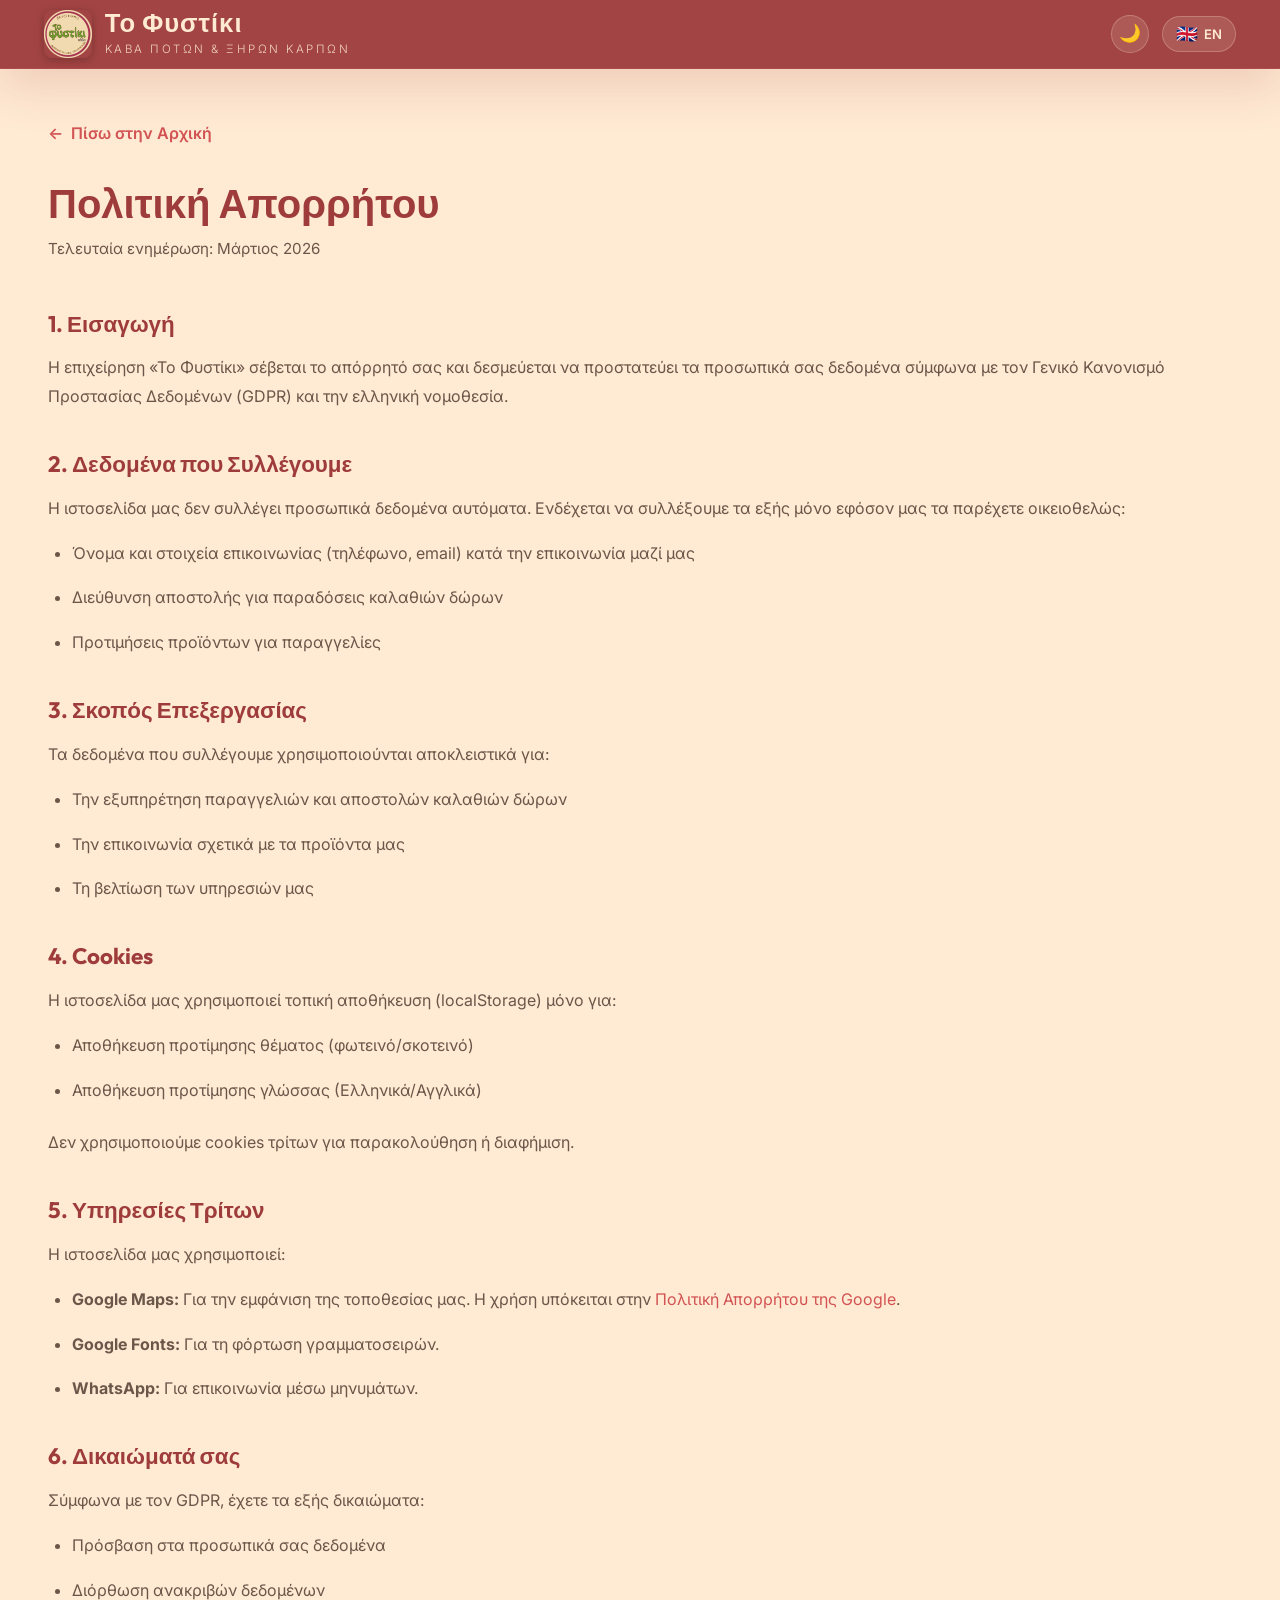
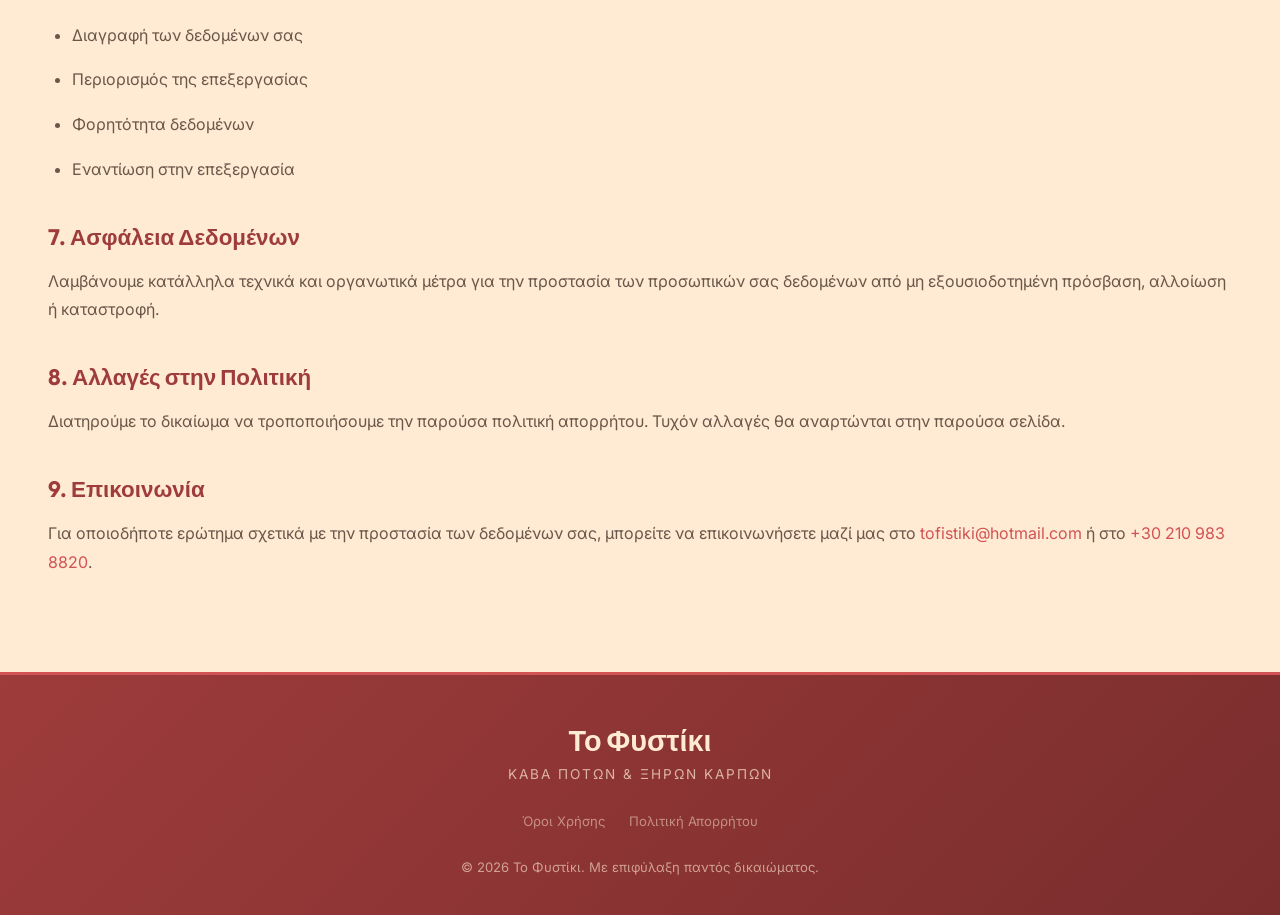
==== commit 18ce0e26: "Last commit, hopefully.." ====
--- a/privacy.html
+++ b/privacy.html
@@ -75,7 +75,7 @@
 			<div class="container">
 				<div class="logo">
 					<img
-						src="media/logo.png"
+						src="media/fystiki_pfp.png"
 						alt="Το Φυστίκι Logo"
 						class="logo-img"
 					/>
@@ -137,7 +137,9 @@
 							Όνομα και στοιχεία επικοινωνίας (τηλέφωνο, email)
 							κατά την επικοινωνία μαζί μας
 						</li>
-						<li>Διεύθυνση αποστολής για παραδόσεις</li>
+						<li>
+							Διεύθυνση αποστολής για παραδόσεις καλαθιών δώρων
+						</li>
 						<li>Προτιμήσεις προϊόντων για παραγγελίες</li>
 					</ul>
 
@@ -147,7 +149,10 @@
 						για:
 					</p>
 					<ul>
-						<li>Την εξυπηρέτηση παραγγελιών και αποστολών</li>
+						<li>
+							Την εξυπηρέτηση παραγγελιών και αποστολών καλαθιών
+							δώρων
+						</li>
 						<li>Την επικοινωνία σχετικά με τα προϊόντα μας</li>
 						<li>Τη βελτίωση των υπηρεσιών μας</li>
 					</ul>
@@ -249,14 +254,14 @@
 							Name and contact details (phone, email) when
 							communicating with us
 						</li>
-						<li>Delivery address for shipments</li>
+						<li>Delivery address for gift basket shipments</li>
 						<li>Product preferences for orders</li>
 					</ul>
 
 					<h2>3. Purpose of Processing</h2>
 					<p>The data we collect is used exclusively for:</p>
 					<ul>
-						<li>Fulfilling orders and deliveries</li>
+						<li>Fulfilling orders and gift basket deliveries</li>
 						<li>Communication regarding our products</li>
 						<li>Improving our services</li>
 					</ul>
--- a/styles.css
+++ b/styles.css
@@ -290,6 +290,7 @@
 .hero {
 	min-height: 100vh;
 	display: flex;
+	flex-direction: column;
 	align-items: center;
 	justify-content: center;
 	position: relative;
@@ -586,6 +587,234 @@
 	animation: wheelScroll 1.5s ease-in-out infinite;
 }
 
+/* Trust Bar */
+.trust-bar {
+	display: flex;
+	flex-wrap: wrap;
+	gap: 1rem 1.5rem;
+	margin-top: 1.8rem;
+	justify-content: center;
+}
+
+.trust-badge {
+	display: flex;
+	align-items: center;
+	gap: 0.4rem;
+	font-size: 0.82rem;
+	color: rgba(255, 234, 211, 0.8);
+	font-weight: 500;
+}
+
+.trust-icon {
+	font-size: 1rem;
+}
+
+/* ===== CURVED DIVIDER ===== */
+.hero-wave {
+	position: relative;
+	margin-top: -2px;
+	line-height: 0;
+	z-index: 5;
+}
+
+.hero-wave svg {
+	display: block;
+	width: 100%;
+	height: 80px;
+}
+
+.hero-wave svg path {
+	fill: var(--bg-color);
+}
+
+/* ===== FEATURED CATEGORIES STRIP ===== */
+.featured-cats {
+	padding: 3rem 0 2rem;
+	background: var(--bg-color);
+}
+
+.featured-cats-grid {
+	display: grid;
+	grid-template-columns: repeat(3, 1fr);
+	gap: 1.5rem;
+}
+
+.featured-cat-card {
+	position: relative;
+	border-radius: var(--radius-lg);
+	overflow: hidden;
+	aspect-ratio: 4/3;
+	display: block;
+	text-decoration: none;
+}
+
+.featured-cat-card img {
+	width: 100%;
+	height: 100%;
+	object-fit: cover;
+	transition: transform 0.5s ease;
+}
+
+.featured-cat-card:hover img {
+	transform: scale(1.06);
+}
+
+.featured-cat-overlay {
+	position: absolute;
+	inset: 0;
+	display: flex;
+	flex-direction: column;
+	justify-content: flex-end;
+	padding: 1.5rem;
+	background: linear-gradient(
+		to top,
+		rgba(44, 24, 16, 0.75) 0%,
+		transparent 60%
+	);
+}
+
+.featured-cat-overlay h3 {
+	color: #ffead3;
+	font-size: 1.35rem;
+	font-weight: 700;
+	margin-bottom: 0.25rem;
+}
+
+.featured-cat-overlay p {
+	color: rgba(255, 234, 211, 0.8);
+	font-size: 0.9rem;
+	font-weight: 400;
+}
+
+/* ===== WHY US / STATS ROW ===== */
+.why-us {
+	padding: 3rem 0 4rem;
+	background: var(--bg-color);
+}
+
+.why-us-grid {
+	display: flex;
+	justify-content: center;
+	gap: 3rem;
+	flex-wrap: wrap;
+}
+
+.why-us-item {
+	text-align: center;
+	min-width: 140px;
+}
+
+.why-us-number {
+	display: block;
+	font-size: 2.2rem;
+	font-weight: 800;
+	color: var(--coral);
+	letter-spacing: -1px;
+	font-family: "Outfit", sans-serif;
+}
+
+.why-us-label {
+	display: block;
+	font-size: 0.9rem;
+	color: var(--text-muted);
+	margin-top: 0.3rem;
+	font-weight: 500;
+}
+
+/* ===== BEST SELLERS / MOST LOVED ===== */
+.best-sellers {
+	padding: 5rem 0;
+	background: var(--section-alt);
+}
+
+.best-sellers-grid {
+	display: grid;
+	grid-template-columns: repeat(4, 1fr);
+	gap: 1.5rem;
+	margin-top: 2rem;
+}
+
+.best-card {
+	background: var(--card-bg);
+	border-radius: var(--radius-lg);
+	overflow: hidden;
+	border: 1px solid var(--border-subtle);
+	transition: var(--transition);
+}
+
+.best-card:hover {
+	transform: translateY(-6px);
+	box-shadow: var(--shadow-lg);
+}
+
+.best-img {
+	aspect-ratio: 4/3;
+	overflow: hidden;
+}
+
+.best-img img {
+	width: 100%;
+	height: 100%;
+	object-fit: cover;
+	transition: transform 0.5s ease;
+}
+
+.best-card:hover .best-img img {
+	transform: scale(1.06);
+}
+
+.best-card h4 {
+	padding: 1rem 1.2rem;
+	font-size: 1rem;
+	font-weight: 600;
+	color: var(--deep-red);
+	text-align: center;
+}
+
+/* ===== VISIT US / DELIVERY BANNER ===== */
+.visit-banner {
+	padding: 4rem 0;
+	background: linear-gradient(135deg, #9e3b3b, #d25353);
+}
+
+[data-theme="dark"] .visit-banner {
+	background: linear-gradient(135deg, #3a1515, #5c2020);
+}
+
+.visit-banner-inner {
+	text-align: center;
+}
+
+.visit-banner-inner h3 {
+	color: #ffead3;
+	font-size: 1.8rem;
+	font-weight: 700;
+	margin-bottom: 1.5rem;
+	max-width: 700px;
+	margin-left: auto;
+	margin-right: auto;
+	line-height: 1.4;
+}
+
+.visit-cta {
+	display: flex;
+	gap: 1rem;
+	justify-content: center;
+	flex-wrap: wrap;
+}
+
+.btn-outline-dark {
+	background: transparent;
+	color: #ffead3;
+	border: 2px solid rgba(255, 234, 211, 0.5);
+}
+
+.btn-outline-dark:hover {
+	background: rgba(255, 234, 211, 0.1);
+	border-color: #ffead3;
+	transform: translateY(-3px);
+}
+
 /* ===== SECTION HEADERS ===== */
 .section-header {
 	text-align: center;
@@ -766,6 +995,15 @@
 	border: 1px solid var(--card-border);
 }
 
+.gallery-trigger {
+	cursor: pointer;
+}
+
+.gallery-trigger:focus-visible {
+	outline: 3px solid var(--coral);
+	outline-offset: 4px;
+}
+
 .product-card:hover {
 	transform: translateY(-12px);
 	box-shadow: var(--shadow-xl);
@@ -839,11 +1077,93 @@
 }
 
 .price {
-	display: inline-block;
-	font-size: 1.1rem;
-	font-weight: 700;
-	color: var(--coral);
-	font-family: "Outfit", sans-serif;
+	display: none;
+}
+
+body.gallery-open {
+	overflow: hidden;
+}
+
+.category-gallery-modal {
+	position: fixed;
+	inset: 0;
+	display: none;
+	align-items: center;
+	justify-content: center;
+	z-index: 1200;
+	padding: 1.25rem;
+}
+
+.category-gallery-modal.open {
+	display: flex;
+}
+
+.category-gallery-backdrop {
+	position: absolute;
+	inset: 0;
+	background: rgba(26, 15, 15, 0.8);
+	backdrop-filter: blur(4px);
+}
+
+.category-gallery-content {
+	position: relative;
+	width: min(1000px, 96vw);
+	max-height: 88vh;
+	overflow-y: auto;
+	padding: 1.5rem;
+	background: var(--card-bg);
+	border-radius: var(--radius-lg);
+	box-shadow: var(--shadow-xl);
+	border: 1px solid var(--card-border);
+	z-index: 1;
+}
+
+.category-gallery-close {
+	position: absolute;
+	top: 0.75rem;
+	right: 0.75rem;
+	width: 38px;
+	height: 38px;
+	border: none;
+	border-radius: 50%;
+	background: rgba(210, 83, 83, 0.14);
+	color: var(--deep-red);
+	font-size: 1.8rem;
+	line-height: 1;
+	cursor: pointer;
+	transition: var(--transition);
+}
+
+.category-gallery-close:hover {
+	background: rgba(210, 83, 83, 0.24);
+	transform: scale(1.05);
+}
+
+.category-gallery-title {
+	font-size: 1.35rem;
+	color: var(--deep-red);
+	margin-bottom: 1rem;
+	padding-right: 2.5rem;
+}
+
+.category-gallery-grid {
+	display: grid;
+	grid-template-columns: repeat(3, 1fr);
+	gap: 0.9rem;
+}
+
+.category-gallery-grid img {
+	width: 100%;
+	aspect-ratio: 1 / 1;
+	object-fit: cover;
+	border-radius: var(--radius-sm);
+	box-shadow: var(--shadow-sm);
+	transition: var(--transition);
+}
+
+.category-gallery-grid img:hover {
+	transform: scale(1.02);
+	box-shadow: var(--shadow-md);
 }
 
 /* ===== PHOTO GALLERY (NEW) ===== */
@@ -872,21 +1192,12 @@
 	grid-row: span 2;
 }
 
-.gallery-item:nth-child(2) {
-	grid-row: span 2;
-}
-
 .gallery-item:nth-child(4) {
 	grid-row: span 2;
 }
 
-.gallery-item:nth-child(5) {
-	grid-column: span 2;
-}
-
 @media (max-width: 768px) {
-	.gallery-item:nth-child(1),
-	.gallery-item:nth-child(5) {
+	.gallery-item:nth-child(1) {
 		grid-column: span 1;
 	}
 }
@@ -1475,6 +1786,10 @@
 
 	.hero-title .line {
 		font-size: 3.2rem;
+	}
+
+	.best-sellers-grid {
+		grid-template-columns: repeat(2, 1fr);
 	}
 }
 
@@ -1537,6 +1852,22 @@
 		grid-template-columns: 1fr;
 	}
 
+	.featured-cats-grid {
+		grid-template-columns: 1fr;
+	}
+
+	.why-us-grid {
+		gap: 2rem;
+	}
+
+	.visit-banner-inner h3 {
+		font-size: 1.4rem;
+	}
+
+	.best-sellers-grid {
+		grid-template-columns: repeat(2, 1fr);
+	}
+
 	.baskets-gallery {
 		grid-template-columns: repeat(2, 1fr);
 		gap: 1rem;
@@ -1562,6 +1893,14 @@
 		padding: 0.8rem 1.5rem;
 		font-size: 0.88rem;
 	}
+
+	.category-gallery-content {
+		padding: 1rem;
+	}
+
+	.category-gallery-grid {
+		grid-template-columns: repeat(2, 1fr);
+	}
 }
 
 @media (max-width: 480px) {
@@ -1593,6 +1932,27 @@
 		grid-template-columns: 1fr;
 	}
 
+	.trust-bar {
+		justify-content: center;
+		gap: 0.8rem;
+	}
+
+	.trust-badge {
+		font-size: 0.75rem;
+	}
+
+	.why-us-number {
+		font-size: 1.7rem;
+	}
+
+	.best-sellers-grid {
+		grid-template-columns: 1fr 1fr;
+	}
+
+	.visit-banner-inner h3 {
+		font-size: 1.25rem;
+	}
+
 	.baskets-gallery {
 		grid-template-columns: 1fr;
 	}
@@ -1612,4 +1972,8 @@
 	.section-title {
 		font-size: 1.7rem;
 	}
-}
+
+	.category-gallery-grid {
+		grid-template-columns: 1fr;
+	}
+}
